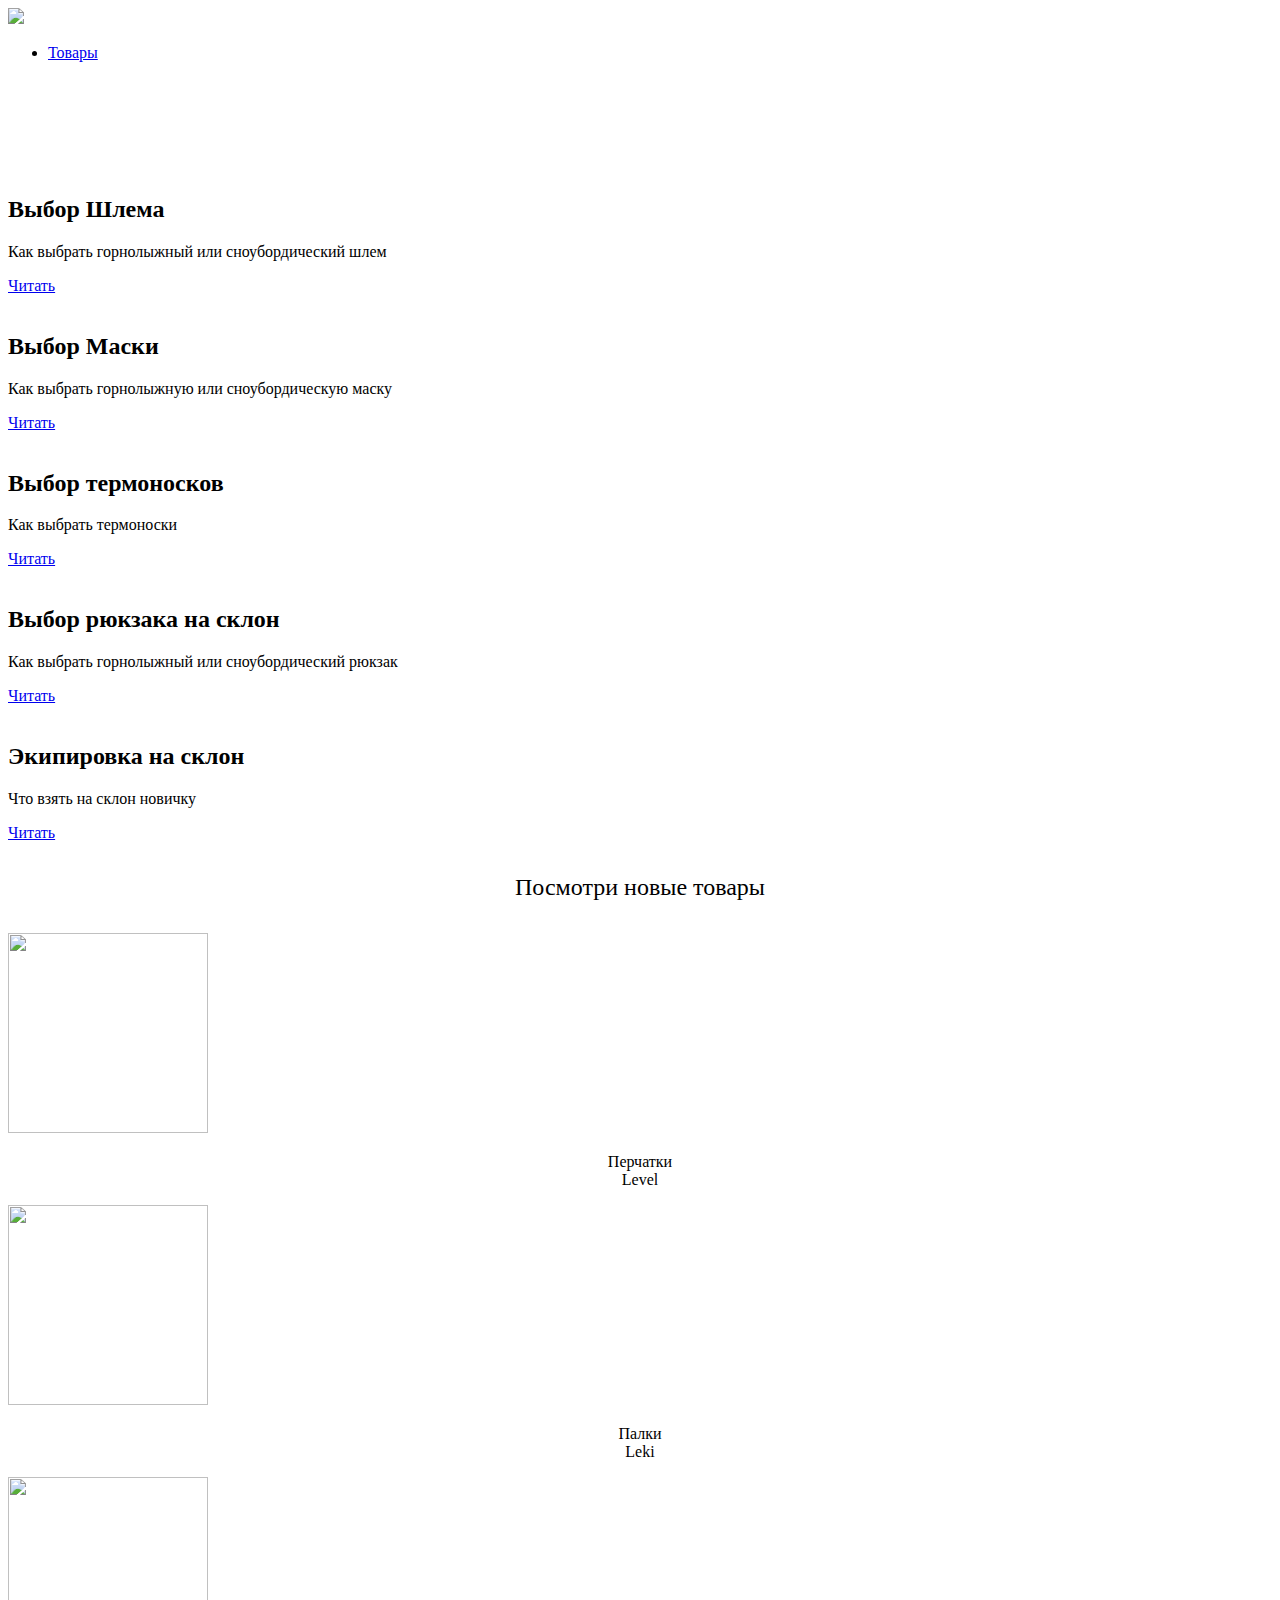
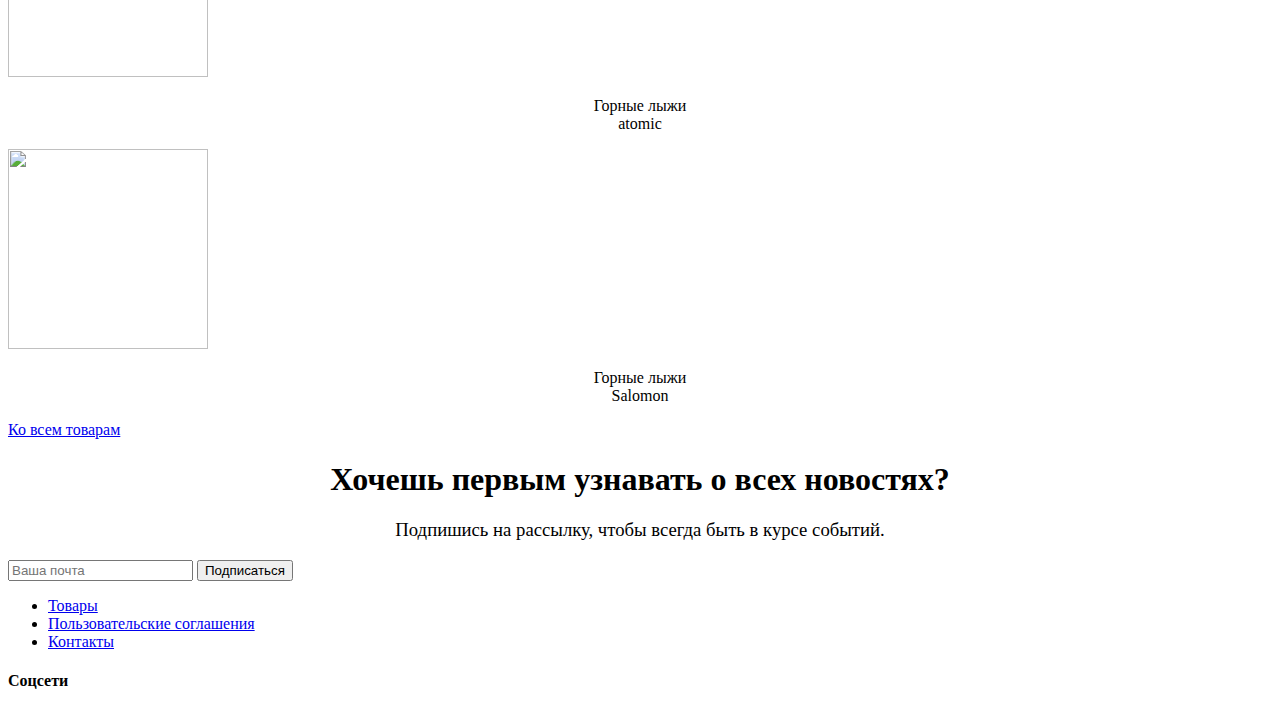
==== index.html @ 4030a43b "Add files via upload" ====
<!DOCTYPE html>
<html lang="en">
<head>
    <meta charset="UTF-8">
    <meta http-equiv="X-UA-Compatible" content="IE=edge">
    <meta name="viewport" content="width=device-width, initial-scale=1.0">
    <title>#gethatway!</title>
    <!-- <link href="https://allfont.net/allfont.css?fonts=sofachrome-italic" rel="stylesheet" type="text/css" /> -->
    <!-- <link rel="stylesheet" href="https://use.fontawesome.com/releases/v5.6.1/css/all.css"> -->
    <link rel="icon" href="https://im.wampi.ru/2024/01/11/mountains-black-and-white-style-vector-4295806.jpg">
    <link rel="stylesheet" href="layout/styales.css">
   <!--  <style>
      @import url('https://fonts.googleapis.com/css2?family=Exo+2&display=swap');
    </style> -->
    <script src="https://kit.fontawesome.com/0dae63b46f.js" crossorigin="anonymous"></script>
</head>
<body>
  <header>
    <a href="index.html" class="logo">
      <img src="https://im.wampi.ru/2024/01/11/mountains-black-and-white-style-vector-4295806.png" width=auto height=100px>
    </a>
    <ul class="nav-links">
        <li><a href="members.html">Товары</a></li>
    </ul>
  </header>
  <main style="margin-top:6rem;">
    <div class="slider">
      <div class="slide active">
        <img src="https://i8.wampi.ru/2024/01/12/798002-fon-snezhnye-gory-29.jpg" alt="">
        <div class="info">
          <h2>Выбор Шлема</h2>
          <p>Как выбрать горнолыжный или сноубордический шлем</p>
          <a class="info-button active" href="https://www.kant.ru/articles/kak-vybrat-gornolyzhnyy-ili-snoubordicheskiy-shlem/">Читать</a>
        </div>
      </div>
      <div class="slide">
        <img src="https://i1.wampi.ru/2024/01/12/1647649845_11-vsegda-pomnim-com-p-gora-snezhnaya-foto-17.jpg" alt="">
        <div class="info">
          <h2>Выбор Маски</h2>
          <p>Как выбрать горнолыжную или сноубордическую маску</p>
          <a class="info-button" href="https://www.kant.ru/articles/kak-vybrat-gornolyzhnuyu-ili-snoubordicheskuyu-masku/ ">Читать</a>
        </div>
      </div>
      <div class="slide">
        <img src="https://i8.wampi.ru/2024/01/12/1648951641_36-vsegda-pomnim-com-p-snegopad-v-gorakh-foto-58.jpg" alt="">
        <div class="info">
          <h2>Выбор термоносков</h2>
          <p>Как выбрать термоноски</p>
          <a class="info-button" href="https://www.kant.ru/articles/chto-vzyat-na-sklon-novichku/">Читать</a>
        </div>
      </div>
      <div class="slide">
        <img src="https://im.wampi.ru/2024/01/12/1667492771_14-sportishka-com-p-gori-sneg-pinterest-18.jpg  " alt="">
        <div class="info">
          <h2>Выбор рюкзака на склон</h2>
          <p>Как выбрать горнолыжный или сноубордический рюкзак</p>
          <a class="info-button" href="https://www.kant.ru/articles/3701304/">Читать</a>
        </div>
      </div>
      <div class="slide">
        <img src="https://i1.wampi.ru/2024/01/12/a2c10542b62e90ff5bdf75d01b5679db.jpg" alt="">
        <div class="info">
          <h2>Экипировка на склон</h2>
          <p>Что взять на склон новичку</p>
          <a class="info-button" href="https://www.kant.ru/articles/610848/">Читать</a>
        </div>
      </div>
      <div class="navigation">
        <i class="fas fa-chevron-left prev-btn"></i>
        <i class="fas fa-chevron-right next-btn"></i>
      </div>
      <div class="navigation-visibility">
        <div class="slide-icon active"></div>
        <div class="slide-icon"></div>
        <div class="slide-icon"></div>
        <div class="slide-icon"></div>
        <div class="slide-icon"></div>
      </div>
    </div>
    <div class="latest-releases">
      <div class="releases-wrapper">
        <h2 style="margin:2rem;font-weight:500;" align="center">Посмотри новые товары</h2>
          <div class="releases-list">
            <div class="releases-item">
              <div class="releases-item-inner">
                <div class="releases-item-inner-hover">
                  <a href="#" target="_blank">
                    <img src="https://i8.wampi.ru/2024/01/12/936ef806094b2ef247eabf73ca51982d.webp" width="200" height="200" class="releases-item-img">
                  </a>
                </div>
              </div>
              <p align="center">Перчатки<br> Level</p>
            </div>
            <div class="releases-item">
              <div class="releases-item-inner">
                <div class="releases-item-inner-hover">
                  <a href="#" target="_blank">
                    <img src="https://im.wampi.ru/2024/01/12/leki-worldcup-racing-sl.jpg" width="200" height="200" class="releases-item-img">
                  </a>
                </div>
                </div>
                <p align="center">Палки<br> Leki</p>
            </div>
            <div class="releases-item">
              <div class="releases-item-inner">
                <div class="releases-item-inner-hover">
                  <a href="#" target="_blank">
                    <img src="https://i1.wampi.ru/2024/01/12/ski-atomic-redster-g9-fis-j-rp-bindings-z10.jpg" width="200" height="200" class="releases-item-img">
                  </a>
                </div>
                </div>
                <p align="center">Горные лыжи<br> atomic</p>
            </div>
            <div class="releases-item">
              <div class="releases-item-inner">
                <div class="releases-item-inner-hover">
                  <a href="#" target="_blank">
                    <img src="https://i8.wampi.ru/2024/01/12/zoom_121729_511255.webp" width="200" height="200" class="releases-item-img">
                  </a>
                </div>
              </div>
              <p align="center">Горные лыжи<br> Salomon</p>
            </div>
          </div>
          <a href="members.html" class="release-button">Ко всем товарам</a>
      </div>
    </div>
    <div class="email-us">
      <div class="email-us-inner">
        <h1 align="center">Хочешь первым узнавать о всех новостях?</h1>
        <h3 align="center" style="font-weight:300;">Подпишись на рассылку, чтобы всегда быть в курсе событий.</h3>
        <div class="email-input">
          <form method="post">
            <input type="email" placeholder="Ваша почта">
            <button type="button" class="btn-email">Подписаться</button>
          </form>
        </div>
      </div>
    </div>
    <div class="back-to-top" id="back-to-top">
      <i class="fa-solid fa-arrow-up" style="font-size:2rem;"></i>
    </div>
  </main>
  <footer class="footer">
    <div class="container">
      <div class="row">
        <div class="footer-col">
          <ul>
            <li><a href="members.html">Товары</a></li>
            <li><a href="#">Пользовательские соглашения</a></li>
            <li><a href="#">Контакты</a></li>
          </ul>
        </div>
        <div class="footer-col_1">
          <h4>Соцсети</h4>
          <div class="social-links">
            <a href="#"><i class="fa fa-telegram"></i></a>
            <a href="#"><i class="fa fa-instagram"></i></a>
            <a href="#"><i class="fa fa-vk"></i></a>
            <a href="#"><i class="fa-brands fa-discord"></i></a>
          </div>
        </div>
    </div>
  </footer>
  <script src="scripts/main.js"></script>
</body>
</html>
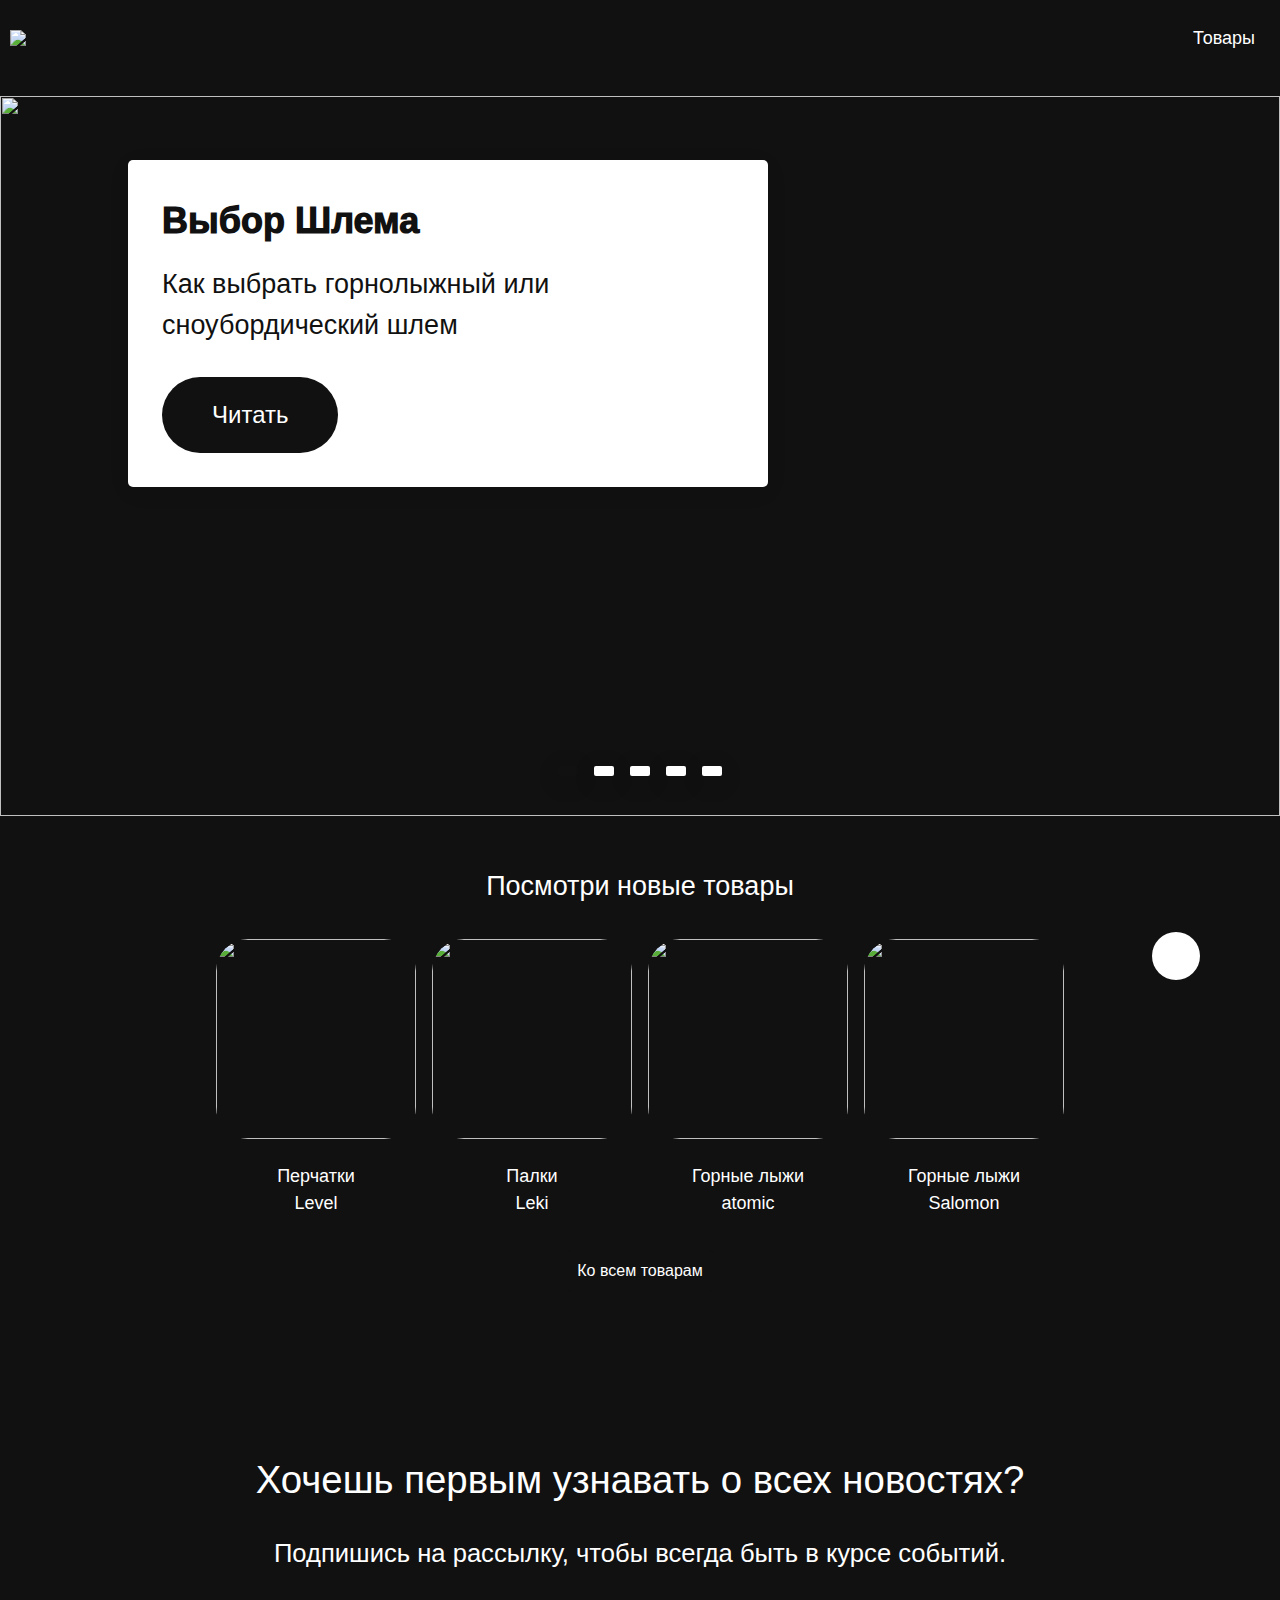
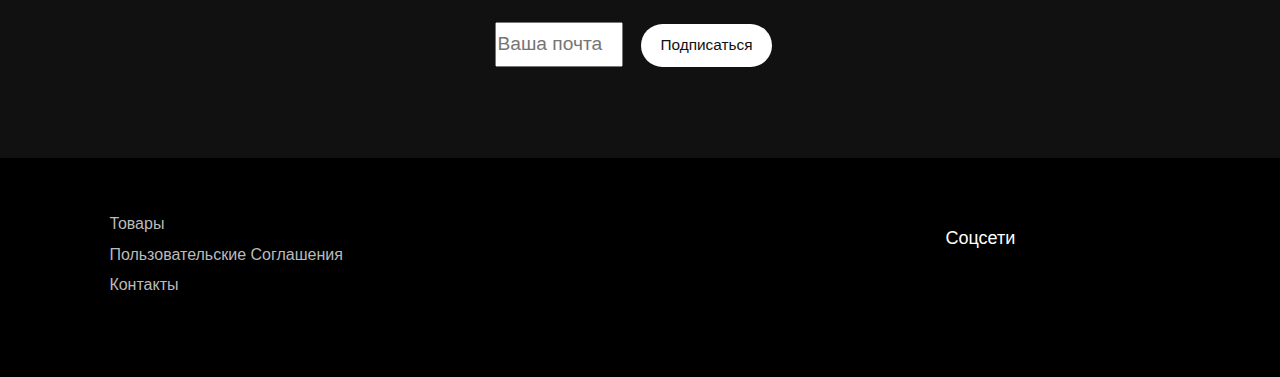
==== commit a7b75cd3: "Update index.html" ====
--- a/index.html
+++ b/index.html
@@ -164,4 +164,4 @@
   </footer>
   <script src="scripts/main.js"></script>
 </body>
-</html>+</html>
--- a/layout/styales.css
+++ b/layout/styales.css
@@ -0,0 +1,1019 @@
+/* ОБЩИЕ БЛОКИ */
+*,
+*:before,
+*:after {
+    box-sizing: border-box;
+    margin: 0;
+    padding: 0;
+}
+
+li {
+    list-style: none;
+    padding: .2rem;
+}
+
+a {
+    text-decoration: none;
+    color:#FFF;
+  }
+
+p,
+h1,
+h2,
+h3,
+h4,
+h5 {
+    margin: 1rem;
+    font-weight: 300;
+}
+
+body {
+    transition:all .1s;
+    background-color: #111111;
+    font-family: 'Exo 2', sans-serif;
+    line-height: 1.5;
+    font-size: 18px;
+    color:#fff;
+    min-width: 320px;
+    font-weight: 300;
+}
+/* ОБЩИЕ БЛОКИ */
+
+/* МЕНЮ */
+header {
+    position: fixed;
+    top: 0;
+    left: 0;
+    width: 100%;
+    display: flex;
+    justify-content: space-between;
+    align-items: center;
+    transition: 0.3s;
+    padding: 10px 10px;
+    background-color: #111111;
+    z-index: 100000;
+}
+
+header.sticky {
+    padding: 5px 10px;
+    background: white;
+}
+
+header.sticky .logo {
+    filter: invert(1);
+    transition: 0.1s;
+}
+
+header.sticky .logo:hover {
+    transform: scale(1.2);
+}
+
+header.sticky ul li a {
+    color: #111111;
+    font-weight: 700;   
+}
+
+header.sticky li a:after {
+    display: block;
+    margin-top: 1px;
+    content: ""; 
+    height: 2px; 
+    width: 0%; 
+    background-color: #111111; 
+    transition: width 0.1s ease-in-out;
+}
+
+header.sticky li a:hover:after,
+header.sticky li a:focus:after {
+    width: 100%;
+}
+
+header .logo {
+    position: relative;
+    transition: 0.3s; 
+}
+
+header .logo:hover {
+    transform: scale(1.2);
+}
+
+header ul {
+    position: relative;
+    display: flex;
+    flex-direction: row;
+    align-items: center;
+    justify-content: center;
+}
+
+header ul li {
+    position: relative;
+    list-style: none;
+    margin: 15px;
+    padding: 0;
+}
+
+header ul li a {
+    position: relative;
+    transition: 0.1s;
+}
+
+header li a:after {
+    display: block;
+    margin-top: 1px;
+    content: ""; 
+    height: 2px; 
+    width: 0%; 
+    background-color: #ffffff; 
+    transition: width 0.1s ease-in-out;
+}
+
+header li a:hover:after,
+header li a:focus:after {
+    width: 100%;
+}
+
+@media(max-width: 1000px){
+    header {
+        font-size: 13px;
+    }
+}
+
+@media(max-width: 850px){
+    header {
+        font-size: 11px;
+    }
+}
+
+@media(max-width: 758px){
+    header ul li a{
+    }
+    header {
+        flex-direction: column;
+        justify-content: center;
+        font-size: 10px;
+    }
+    header .logo img{
+        width: 70px;
+        height: 70px;
+    }
+    header ul li {
+        position: relative;
+        list-style: none;
+        margin: 5px;
+        padding: 0 5px;
+    }
+}
+
+@media(max-width: 500px){
+    header ul li a{
+    }
+    header {
+        flex-direction: column;
+        justify-content: center;
+        font-size: 8px;
+    }
+    header ul li {
+        position: relative;
+        list-style: none;
+        margin: 2px;
+        padding: 0 5px;
+    }
+}
+
+
+@media(max-width: 390px){
+    header ul li a{
+    }
+    header {
+        flex-direction: column;
+        justify-content: center;
+        font-size: 8px;
+    }
+    header ul li {
+        position: relative;
+        list-style: none;
+        margin: 2px;
+        padding: 0;
+    }
+}
+
+@media(max-width: 320px){
+    header ul li a{
+    }
+    header {
+        flex-direction: column;
+        justify-content: center;
+        font-size: 6px;
+    }
+    header ul li {
+        position: relative;
+        list-style: none;
+        margin: 2px;
+        padding: 0;
+    }
+}
+
+
+
+/* МЕНЮ МОБИЛКИ*/
+
+#checkbox_toggle {
+    display: none;
+}
+
+.hamburger {
+    display: none;
+    cursor: pointer;
+    font-size: 20px;
+}
+
+.hamburger-line {
+    background-color:#ffffff;
+    display: block;
+    height: 2px;
+    position: relative;
+    width: 26px;
+}
+
+.hamburger-line::before,
+.hamburger-line::after {
+    background-color: #ffffff;
+    content: '';
+    display: block;
+    position: absolute;
+    transition: all .5s ease-out;
+    width: 100%;
+    height: 100%;
+}
+
+.hamburger-line::before {
+    top: 7px;
+}
+
+.hamburger-line::after {
+    top: -7px;
+}
+
+/* МЕНЮ АДАПТИВ*/
+
+@media (max-width: 1078px) {
+    .menu {
+        max-height: 0;
+        position: fixed;
+        overflow: hidden;
+        background-color: #111111;
+        right: 0;
+        left: 0;
+        display: flex;
+        flex-flow: column nowrap;
+        z-index: 1000;
+    }
+
+    .menu a {
+        display: block;
+        padding: 15px;
+        color: #ffffff;
+    }
+    
+    .menu li {
+        transition: all .5s ease-out;
+        justify-content: space-evenly;
+        align-items: center;
+        font-size: 24px;
+    }
+
+    #checkbox_toggle:checked ~ .menu {
+        display: block;
+        max-height: 100%;
+        transition: all .5s;
+        min-height: 40rem;
+    }
+
+    #checkbox_toggle:checked ~ .navbar {
+        max-height: 100%;
+    }
+
+    #checkbox_toggle:checked ~ .hamburger .hamburger-line {
+        background: transparent;
+    }
+    
+    #checkbox_toggle:checked ~ .hamburger .hamburger-line:before {
+        transform: rotate(45deg);
+        top: 0px;
+    }
+    
+    #checkbox_toggle:checked ~ .hamburger .hamburger-line:after {
+        transform: rotate(-45deg);
+        top: 0px;
+    }
+
+    .hamburger {
+        display: block;
+        padding: 20px 0px;
+    }
+    
+}
+
+/* ГАЛЕРЕЯ ВНИЗУ МЕЙНА (ПОЗЖЕ УДАЛИТЬ) */
+section.gallery{
+    position: relative;
+  }
+  
+  .gallery-list{
+    position: relative;
+    display: flex;
+    flex-wrap: wrap;
+    overflow: hidden;
+    font-size: 0;
+  }
+  .gallery-item{
+    display: block;
+    flex: 25%;
+    overflow: hidden;
+    position: relative;
+  }
+
+  .gallery-item-hover{
+    position: absolute;
+    top: 0;
+    left: 0;
+    width: 100%;
+    height: 100%;
+    background-color: rgba(0,0,0,.7);
+    color: #ffffff;
+    display: flex;
+    justify-content: center;
+    align-items: center;
+    font-size: 16px;
+    opacity: 0;
+    transition: opacity .5s ease;
+    z-index: 2;
+  }
+
+  .gallery-item:hover .gallery-item-hover{
+    opacity: 1;
+  }
+
+  .gallery-item:hover img{
+    transform: scale(1.2);
+  }
+
+  .gallery-item img{
+    max-width: 100%;
+    height: auto;
+    transition: all .4s ease;
+  }
+
+  /* ГАЛЕРЕЯ АДАПТИВ */
+  @media (max-width: 991px){
+    .gallery-item{
+      flex: 33.3%;
+    }
+  }
+
+  @media (max-width: 768px){
+    .gallery-item{
+      flex: 50%;
+    }
+  }
+  
+  @media (max-width: 530px){
+    .gallery-item{
+      flex: 100%;
+    }
+  }
+
+  /* КНОПКИ */
+  .btn-row {
+    display: flex;
+    flex-direction: row;
+    justify-content: space-evenly;
+    flex-wrap: wrap;
+    align-items:flex-start;
+}
+
+.btn2 {
+    font-size: 16px;
+    color: #fff;
+    background: linear-gradient(to left, #283048, #859398, #283048);
+    text-decoration: none;
+    padding: 20px 60px;
+    border-radius: 10px;
+    background-size: 200%;
+    transition: .4s;
+    margin-bottom: 50px;
+}
+
+.btn2:hover {
+    background-position: right;
+}
+
+/* КОНТЕЙНЕР УЧАСТНИКОВ */
+
+/*СЛАЙДЕР*/
+
+.slider{
+    position: relative;
+    background: #111111;
+    width: 100%;
+    margin-top: 1em;
+    margin-bottom: 1em;
+    height: 80vh;
+    border-radius: 10px;
+  }
+  
+  .slider .slide{
+    position: absolute;
+    width: 100%;
+    height: 100%;
+    opacity: 0
+  }
+  
+  .slider .slide.active{
+    opacity: 1;
+    transition: .5s;
+  }
+  
+  .slider .slide img{
+    position: absolute;
+    width: 100%;
+    height: 100%;
+    object-fit: cover;
+  }
+  
+  .slider .slide .info{
+    position: absolute;
+    color: #111111;
+    background: rgba(255, 255, 255, 1);
+    width: 50%;
+    margin-top: 5%;
+    margin-left: 10%;
+    padding: 2vh;
+    border-radius: 5px;
+    box-shadow: 0 5px 25px rgb(1 1 1 / 5%);
+  }
+  
+  .slider .slide .info h2{
+    font-size: 2em;
+    font-weight: 1000;
+  }
+  
+  .slider .slide .info p{
+    font-size: 1.5em;
+    font-weight: 500;
+  }
+  
+  .navigation{
+    height: 80vh;
+    display: flex;
+    align-items: center;
+    justify-content: space-between;
+    opacity: 0;
+    transition: opacity 0.2s;
+  }
+  
+  .slider:hover .navigation{
+    opacity: 1;
+  }
+  
+  .prev-btn, .next-btn{
+    z-index: 999;
+    font-size: 2em;
+    color: #111111;
+    background: rgba(255, 255, 255, 1);
+    padding: 10px;
+    cursor: pointer;
+  }
+  
+  .prev-btn{
+    border-top-right-radius: 3px;
+    border-bottom-right-radius: 3px;
+  }
+  
+  .next-btn{
+    border-top-left-radius: 3px;
+    border-bottom-left-radius: 3px;
+  }
+  
+  .navigation-visibility{
+    z-index: 999;
+    display: flex;
+    justify-content: center;
+  }
+  
+  .navigation-visibility .slide-icon{
+    z-index: 999;
+    background: rgba(255, 255, 255, 1);
+    width: 20px;
+    height: 10px;
+    transform: translateY(-50px);
+    margin: 0 .5rem;
+    border-radius: 2px;
+    box-shadow: 0 5px 25px rgb(1 1 1 / 20%);
+  }
+  
+  .navigation-visibility .slide-icon.active{
+    background: #111111;
+  }
+  
+  .info-button {
+    background-color: #111111;
+    border: none;
+    color: white;
+    padding: 20px 50px;
+    text-align: center;
+    text-decoration: none;
+    display: inline-block;
+    font-size: 1.5rem;
+    margin: 1rem 1rem;
+    cursor: pointer;
+    border-radius: 3rem;
+  }
+
+  @media (max-width: 1200px){
+    .slider{
+      width: 100%;
+    }
+
+    .slider .slide .info h2{
+        font-size: 2em;
+        font-weight: 1000;
+      }
+      
+      .slider .slide .info p{
+        font-size: 1em;
+        font-weight: 500;
+      }
+
+      .slider .slide .info .info-button {
+        background-color: #111111;
+        border: none;
+        color: white;
+        padding: 10px 25px;
+        text-align: center;
+        text-decoration: none;
+        display: inline-block;
+        font-size: 1rem;
+        margin: 1rem 1rem;
+        cursor: pointer;
+        border-radius: 3rem;
+      }
+  
+    .slider .slide .info{
+      position: relative;
+      width: 70%;
+      margin-top:10%;
+      margin-left: auto;
+      margin-right: auto;
+    }
+  }
+  
+  @media (max-width: 768px){
+    .slider{
+      width: 100%;
+    }
+
+    .slider .slide .info h2{
+        font-size: 1.7em;
+        font-weight: 1000;
+      }
+      
+      .slider .slide .info p{
+        font-size: 1em;
+        font-weight: 500;
+      }
+
+      .slider .slide .info .info-button {
+        background-color: #111111;
+        border: none;
+        color: white;
+        padding: 10px 20px;
+        text-align: center;
+        text-decoration: none;
+        display: inline-block;
+        font-size: 1rem;
+        margin: 1rem 1rem;
+        cursor: pointer;
+        border-radius: 3rem;
+      }
+  
+    .slider .slide .info{
+      position: relative;
+      width: 80%;
+      margin-left: auto;
+      margin-right: auto;
+    }
+  }
+  
+  @media (max-width: 630px){
+    .slider .slide .info{
+        position: relative;
+        height: 25vh;
+        width: 80%;
+        margin-left: auto;
+        margin-right: auto;
+      }
+    .slider .slide .info h2{
+      font-size: 1.5em;
+    }
+  
+    .slider .slide .info p{
+      font-size: 0.8em;
+    }
+  }
+
+  @media (max-width: 768px){
+    .slider {
+        height: 50vh;
+    }
+    .navigation {
+        height: 50vh;
+    }
+    .slider .slide .info{
+        position: relative;
+        height: 35vw;
+        width: 80%;
+        margin-left: auto;
+        margin-right: auto;
+      }
+    .slider .slide .info h2{
+      font-size: 4vw;
+      margin: 0;
+    }
+  
+    .slider .slide .info p{
+      font-size: 2.5vw;
+      margin: 1vw 0;
+    }
+    .slider .slide .info .info-button {
+        padding: .5rem 1rem;
+        margin: 0;
+        font-size: 2vw;
+    }
+  }
+/* Слайдер    */
+
+.latest-releases {
+    width: 100%;
+    height: 30em;
+    background-image: url("#");
+    background-size: cover;
+    background-repeat: no-repeat;
+    background-position: center;
+    }
+
+.releases-wrapper {
+    display: flex;
+    flex-direction: column;
+    align-items: center;
+    }
+.release-button {
+    background-color: #111111;
+    border: none;
+    color: white;
+    padding: 10px 20px;
+    text-align: center;
+    text-decoration: none;
+    font-size: 1rem;
+    margin-top: 1rem;
+    cursor: pointer;
+    border-radius: 3rem;
+    transition: .1s;
+    }
+    /* КОНТЕЙНЕР РЕЛИЗОВ НА МЕЙНЕ */
+.releases-list {
+    display: flex;
+    flex-direction: row;
+    justify-content: flex-start;
+    gap: 1rem;
+    overflow: hidden;
+}
+
+/* РЕЛИЗ АЙТЕМ */
+.releases-item{
+    position: relative;
+    padding: 0px;
+}
+
+.releases-item-inner {
+    border-radius: 2rem;
+    position:relative;
+    display: flex;
+    align-self: center;
+    overflow:hidden;
+}
+
+.releases-item-img {
+    object-fit: cover;
+    z-index: 0;
+    border-radius: 2rem;
+}
+
+.releases-item-inner-hover:hover .releases-item-img{
+    filter: brightness(50%); 
+}
+
+@media (max-width: 1100px) {
+    .releases-item:nth-child(5) {
+        display: none;
+    }
+}
+
+@media (max-width: 900px) {
+    .releases-item:nth-child(4) {
+        display: none;
+    }
+} 
+
+@media (max-width: 750px) {
+    .releases-item:nth-child(3) {
+        display: none;
+    }
+    .releases-item:nth-child(2) img{
+        width: 250px;
+        height: 250px;
+    }
+    .releases-item:nth-child(1) img{
+        width: 250px;
+        height: 250px;
+    }
+} 
+
+@media (max-width: 575px) {
+    .releases-item:nth-child(2) {
+        display: none;
+    }
+    .releases-wrapper {
+        font-size: 16px;
+    }
+} 
+
+/* РАССЫЛКА ПОЧТЫ */
+
+.email-us {
+    padding: 0;
+    margin: 0;
+    width: 100%;
+    height: 25vw;
+  }
+
+  .email-us-inner {
+    margin: 5% 0;
+    display: flex;
+    flex-direction: column;
+    align-items:center;
+    justify-content: center;
+  }
+
+  .email-us-inner h1 {
+    padding: 0;
+    margin: 1vw;
+    font-size: 3vw;
+    }
+    .email-us-inner h3 {
+    padding: 0;
+    margin: 1vw;
+    font-size: 2vw;
+    }
+
+    .email-us-inner input{
+        font-size: 1.5vw;
+        width: 10vw;
+        height: 3.5vw;
+    }
+
+    .email-input {
+        margin: 2% 0;
+    }
+
+  .btn-email{
+    background-color: white;
+    border: none;
+    color: #111111;
+    padding: 1vw 1.5vw;
+    text-align: center;
+    text-decoration: none;
+    display: inline-block;
+    font-size: 1.2vw;
+    margin: 1vw 1vw;
+    cursor: pointer;
+    border-radius: 10rem;
+  }
+
+  @media(max-width: 800px) {
+    .email-us-inner h1 {
+        padding: 0;
+        margin: 1vw;
+        font-size: 3vw;
+        }
+        .email-us-inner h3 {
+        padding: 0;
+        margin-bottom: 0;
+        font-size: 2vw;
+        }
+        .email-us-inner input{
+            font-size: 2vw;
+            width: 8vw;
+            height: 2vw;
+            margin: 1vw 1vw;
+        }
+    
+      .btn-email{
+        background-color: white;
+        border: none;
+        color: #111111;
+        padding: 1vw 1.5vw;
+        text-align: center;
+        text-decoration: none;
+        display: inline-block;
+        font-size: 2vw;
+        margin: 1vw 1vw;
+        cursor: pointer;
+        border-radius: 10rem;
+      }
+  }
+/* РЫССЫЛКА ПОЧТЫ */
+
+.back-to-top {
+    position: fixed;
+    bottom: -5rem;
+    right: 5rem;
+    background: white;
+    width: 3rem;
+    height: 3rem;
+    display: flex;
+    align-items: center;
+    justify-content: center;
+    border-radius: 50%;
+    cursor: pointer;
+  }
+
+  .back-to-top.active {
+    bottom: 5rem;
+    transition: 0.3s linear;
+  }
+
+  @media(max-width: 540px){
+    .back-to-top {
+        position: fixed;
+        bottom: -2.5rem;
+        right: 2.5rem;
+        background: white;
+        width: 2.5rem;
+        height: 2.5rem;
+        display: flex;
+        align-items: center;
+        justify-content: center;
+        border-radius: 50%;
+        cursor: pointer;
+      }
+    
+      .back-to-top.active {
+        bottom: 3rem;
+        transition: 0.3s linear;
+      }
+  }
+
+  .fa-arrow-up {
+    color:#111111;
+  }
+
+  /* СТИЛИЗАЦИЯ ФУТЕРА */
+.container{
+    padding: 4%;
+    max-width: 1200px;
+    background-color:transparent;
+    margin: 0 auto;
+}
+
+.footer-container{
+    max-width: 1170px;
+    margin:auto;
+}
+.row{
+    display: flex;
+    flex-wrap: wrap;
+}
+ul{
+    list-style: none;
+}
+.footer{
+    bottom: 0;
+    background-color: #000;
+}
+.footer-col{
+   width: 25%;
+   padding: 0 15px;
+}
+.footer-col h4{
+    font-size: 18px;
+    color: #ffffff;
+    text-transform: capitalize;
+    top: -14px;
+    font-weight: 800;
+    position: relative;
+}
+
+.footer-col ul li a{
+    font-size: 16px;
+    text-transform: capitalize;
+    color: #ffffff;
+    text-decoration: none;
+    font-weight: 300;
+    color: #bbbbbb;
+    display: block;
+    transition: all 0.3s ease;
+}
+.footer-col ul li a:hover{
+    color: #ffffff;
+    padding-left: 8px;
+}
+.footer-col .social-links a{
+    display: inline-block;
+    height: 40px;
+    width: 40px;
+    margin:0 10px 10px 0;
+    text-align: center;
+    line-height: 40px;
+    border-radius: 50%;
+    color: #ffffff;
+    transition: all 0.3s ease-out;
+}
+.footer-col .social-links a:hover{
+    color: #111111;
+    background-color: #ffffff;
+}
+
+/*responsive*/
+@media(max-width: 768px){
+  .footer
+  .footer-col{
+    width: 50%;
+    margin-bottom: 20px;
+}
+}
+@media(max-width: 574px){
+  .footer-col{
+    width: 100%;
+}
+}
+
+.footer-col_1{
+   width: 25%;
+   padding: 0 15px;
+   position: relative;
+    left: 50%;
+}
+}
+.footer-col_1 h4{
+    font-size: 18px;
+    color: #ffffff;
+    text-transform: capitalize;
+    top: -14px;
+    font-weight: 800;
+    position: relative;
+}
+
+.footer-col_1 ul li a{
+    font-size: 16px;
+    text-transform: capitalize;
+    color: #ffffff;
+    text-decoration: none;
+    font-weight: 300;
+    color: #bbbbbb;
+    display: block;
+    transition: all 0.3s ease;
+}
+.footer-col_1 ul li a:hover{
+    color: #ffffff;
+    padding-left: 8px;
+}
+.footer-col_1 .social-links a{
+    display: inline-block;
+    height: 40px;
+    width: 40px;
+    margin:0 10px 10px 0;
+    text-align: center;
+    line-height: 40px;
+    border-radius: 50%;
+    color: #ffffff;
+    transition: all 0.3s ease-out;
+}
+.footer-col_1 .social-links a:hover{
+    color: #111111;
+    background-color: #ffffff;
+}
+
+/*responsive*/
+@media(max-width: 768px){
+  .footer
+  .footer-col_1{
+    width: 50%;
+    margin-bottom: 20px;
+}
+}
+@media(max-width: 574px){
+  .footer-col_1{
+    width: 100%;
+}
+}
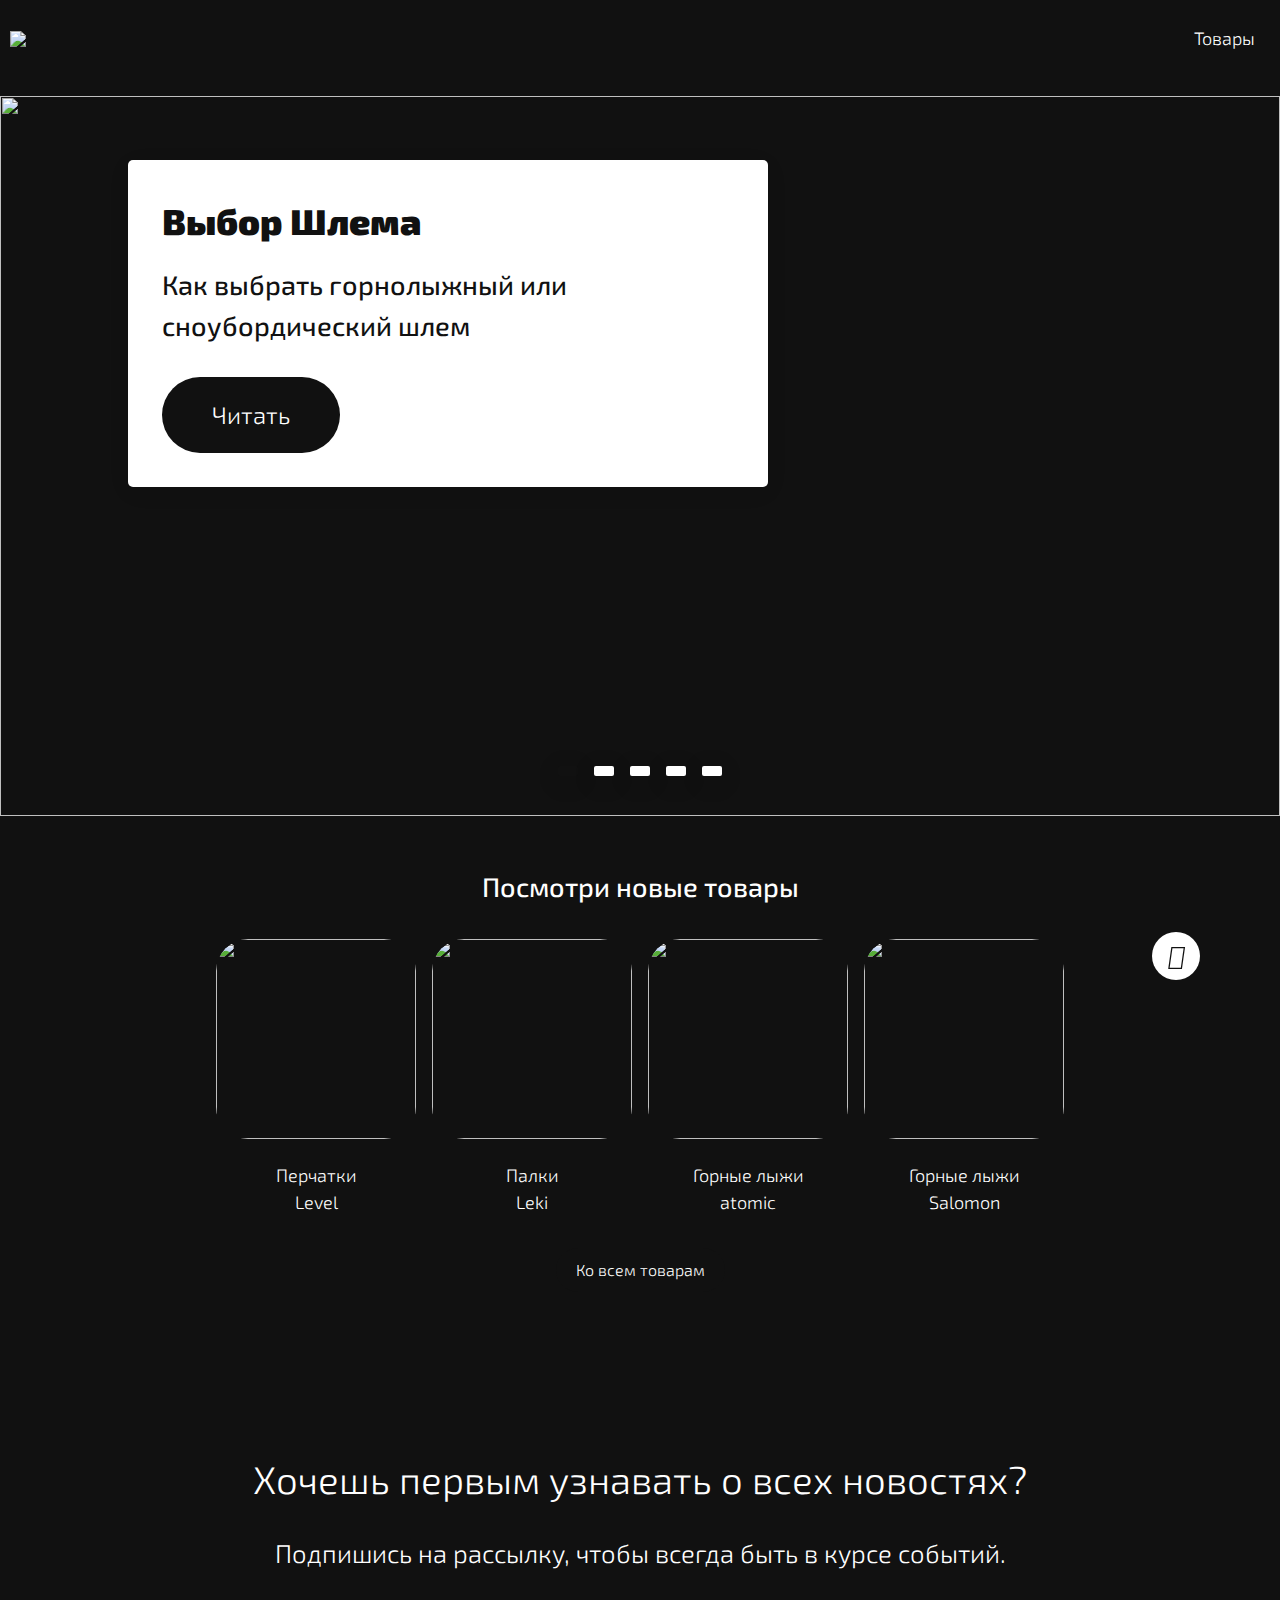
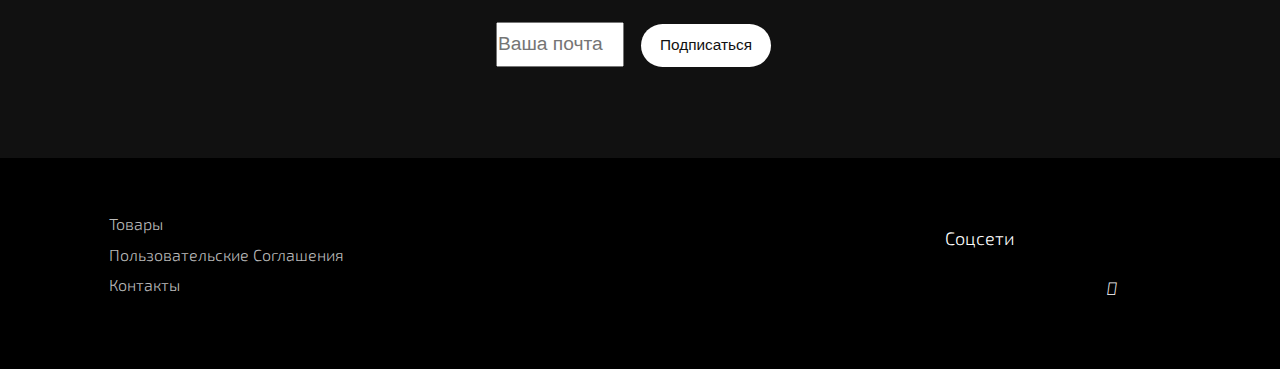
==== commit c0c7044c: "Update index.html" ====
--- a/index.html
+++ b/index.html
@@ -5,13 +5,13 @@
     <meta http-equiv="X-UA-Compatible" content="IE=edge">
     <meta name="viewport" content="width=device-width, initial-scale=1.0">
     <title>#gethatway!</title>
-    <!-- <link href="https://allfont.net/allfont.css?fonts=sofachrome-italic" rel="stylesheet" type="text/css" /> -->
-    <!-- <link rel="stylesheet" href="https://use.fontawesome.com/releases/v5.6.1/css/all.css"> -->
+    <link href="https://allfont.net/allfont.css?fonts=sofachrome-italic" rel="stylesheet" type="text/css" />
+    <link rel="stylesheet" href="https://use.fontawesome.com/releases/v5.6.1/css/all.css">
     <link rel="icon" href="https://im.wampi.ru/2024/01/11/mountains-black-and-white-style-vector-4295806.jpg">
     <link rel="stylesheet" href="layout/styales.css">
-   <!--  <style>
+    <style>
       @import url('https://fonts.googleapis.com/css2?family=Exo+2&display=swap');
-    </style> -->
+    </style>
     <script src="https://kit.fontawesome.com/0dae63b46f.js" crossorigin="anonymous"></script>
 </head>
 <body>
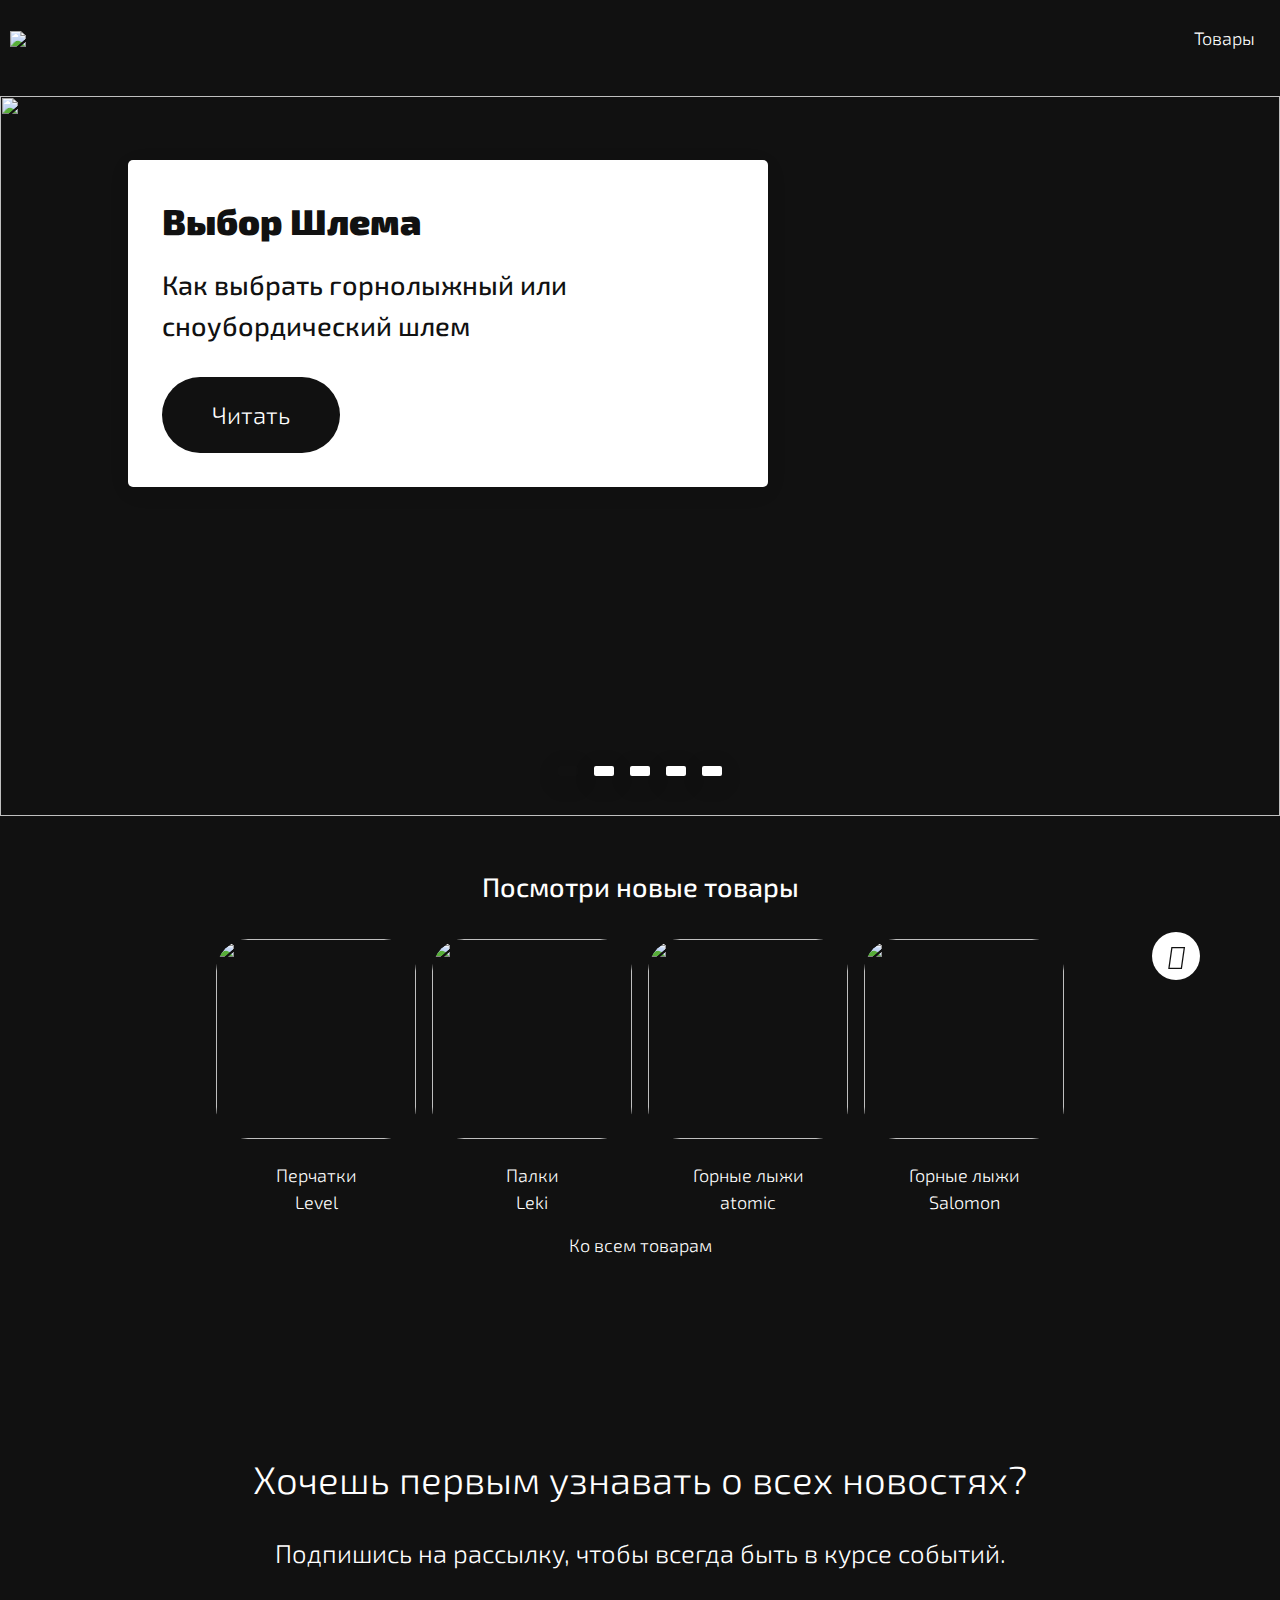
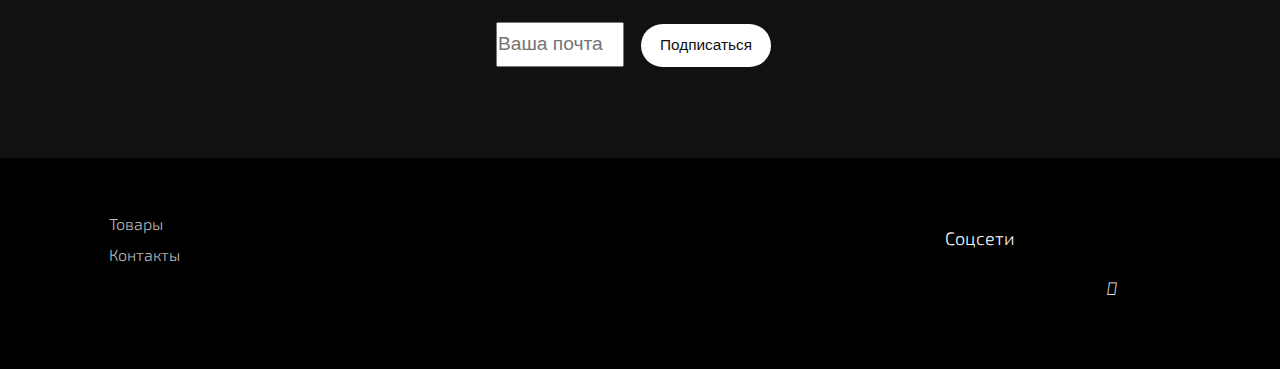
==== commit 47533d80: "Update index.html" ====
--- a/index.html
+++ b/index.html
@@ -4,7 +4,7 @@
     <meta charset="UTF-8">
     <meta http-equiv="X-UA-Compatible" content="IE=edge">
     <meta name="viewport" content="width=device-width, initial-scale=1.0">
-    <title>#gethatway!</title>
+    <title>Snow is everywhere</title>
     <link href="https://allfont.net/allfont.css?fonts=sofachrome-italic" rel="stylesheet" type="text/css" />
     <link rel="stylesheet" href="https://use.fontawesome.com/releases/v5.6.1/css/all.css">
     <link rel="icon" href="https://im.wampi.ru/2024/01/11/mountains-black-and-white-style-vector-4295806.jpg">
@@ -147,7 +147,6 @@
         <div class="footer-col">
           <ul>
             <li><a href="members.html">Товары</a></li>
-            <li><a href="#">Пользовательские соглашения</a></li>
             <li><a href="#">Контакты</a></li>
           </ul>
         </div>
--- a/layout/styales.css
+++ b/layout/styales.css
@@ -212,203 +212,6 @@
         padding: 0;
     }
 }
-
-
-
-/* МЕНЮ МОБИЛКИ*/
-
-#checkbox_toggle {
-    display: none;
-}
-
-.hamburger {
-    display: none;
-    cursor: pointer;
-    font-size: 20px;
-}
-
-.hamburger-line {
-    background-color:#ffffff;
-    display: block;
-    height: 2px;
-    position: relative;
-    width: 26px;
-}
-
-.hamburger-line::before,
-.hamburger-line::after {
-    background-color: #ffffff;
-    content: '';
-    display: block;
-    position: absolute;
-    transition: all .5s ease-out;
-    width: 100%;
-    height: 100%;
-}
-
-.hamburger-line::before {
-    top: 7px;
-}
-
-.hamburger-line::after {
-    top: -7px;
-}
-
-/* МЕНЮ АДАПТИВ*/
-
-@media (max-width: 1078px) {
-    .menu {
-        max-height: 0;
-        position: fixed;
-        overflow: hidden;
-        background-color: #111111;
-        right: 0;
-        left: 0;
-        display: flex;
-        flex-flow: column nowrap;
-        z-index: 1000;
-    }
-
-    .menu a {
-        display: block;
-        padding: 15px;
-        color: #ffffff;
-    }
-    
-    .menu li {
-        transition: all .5s ease-out;
-        justify-content: space-evenly;
-        align-items: center;
-        font-size: 24px;
-    }
-
-    #checkbox_toggle:checked ~ .menu {
-        display: block;
-        max-height: 100%;
-        transition: all .5s;
-        min-height: 40rem;
-    }
-
-    #checkbox_toggle:checked ~ .navbar {
-        max-height: 100%;
-    }
-
-    #checkbox_toggle:checked ~ .hamburger .hamburger-line {
-        background: transparent;
-    }
-    
-    #checkbox_toggle:checked ~ .hamburger .hamburger-line:before {
-        transform: rotate(45deg);
-        top: 0px;
-    }
-    
-    #checkbox_toggle:checked ~ .hamburger .hamburger-line:after {
-        transform: rotate(-45deg);
-        top: 0px;
-    }
-
-    .hamburger {
-        display: block;
-        padding: 20px 0px;
-    }
-    
-}
-
-/* ГАЛЕРЕЯ ВНИЗУ МЕЙНА (ПОЗЖЕ УДАЛИТЬ) */
-section.gallery{
-    position: relative;
-  }
-  
-  .gallery-list{
-    position: relative;
-    display: flex;
-    flex-wrap: wrap;
-    overflow: hidden;
-    font-size: 0;
-  }
-  .gallery-item{
-    display: block;
-    flex: 25%;
-    overflow: hidden;
-    position: relative;
-  }
-
-  .gallery-item-hover{
-    position: absolute;
-    top: 0;
-    left: 0;
-    width: 100%;
-    height: 100%;
-    background-color: rgba(0,0,0,.7);
-    color: #ffffff;
-    display: flex;
-    justify-content: center;
-    align-items: center;
-    font-size: 16px;
-    opacity: 0;
-    transition: opacity .5s ease;
-    z-index: 2;
-  }
-
-  .gallery-item:hover .gallery-item-hover{
-    opacity: 1;
-  }
-
-  .gallery-item:hover img{
-    transform: scale(1.2);
-  }
-
-  .gallery-item img{
-    max-width: 100%;
-    height: auto;
-    transition: all .4s ease;
-  }
-
-  /* ГАЛЕРЕЯ АДАПТИВ */
-  @media (max-width: 991px){
-    .gallery-item{
-      flex: 33.3%;
-    }
-  }
-
-  @media (max-width: 768px){
-    .gallery-item{
-      flex: 50%;
-    }
-  }
-  
-  @media (max-width: 530px){
-    .gallery-item{
-      flex: 100%;
-    }
-  }
-
-  /* КНОПКИ */
-  .btn-row {
-    display: flex;
-    flex-direction: row;
-    justify-content: space-evenly;
-    flex-wrap: wrap;
-    align-items:flex-start;
-}
-
-.btn2 {
-    font-size: 16px;
-    color: #fff;
-    background: linear-gradient(to left, #283048, #859398, #283048);
-    text-decoration: none;
-    padding: 20px 60px;
-    border-radius: 10px;
-    background-size: 200%;
-    transition: .4s;
-    margin-bottom: 50px;
-}
-
-.btn2:hover {
-    background-position: right;
-}
-
-/* КОНТЕЙНЕР УЧАСТНИКОВ */
 
 /*СЛАЙДЕР*/
 
@@ -667,20 +470,7 @@
     flex-direction: column;
     align-items: center;
     }
-.release-button {
-    background-color: #111111;
-    border: none;
-    color: white;
-    padding: 10px 20px;
-    text-align: center;
-    text-decoration: none;
-    font-size: 1rem;
-    margin-top: 1rem;
-    cursor: pointer;
-    border-radius: 3rem;
-    transition: .1s;
-    }
-    /* КОНТЕЙНЕР РЕЛИЗОВ НА МЕЙНЕ */
+
 .releases-list {
     display: flex;
     flex-direction: row;
@@ -689,7 +479,6 @@
     overflow: hidden;
 }
 
-/* РЕЛИЗ АЙТЕМ */
 .releases-item{
     position: relative;
     padding: 0px;
@@ -748,14 +537,13 @@
     }
 } 
 
-/* РАССЫЛКА ПОЧТЫ */
-
 .email-us {
     padding: 0;
     margin: 0;
     width: 100%;
     height: 25vw;
-  }
+    background-image: url(https://im.wampi.ru/2024/01/13/prokat-gornykh-lyzh.jpg);
+}
 
   .email-us-inner {
     margin: 5% 0;
@@ -817,22 +605,7 @@
             height: 2vw;
             margin: 1vw 1vw;
         }
-    
-      .btn-email{
-        background-color: white;
-        border: none;
-        color: #111111;
-        padding: 1vw 1.5vw;
-        text-align: center;
-        text-decoration: none;
-        display: inline-block;
-        font-size: 2vw;
-        margin: 1vw 1vw;
-        cursor: pointer;
-        border-radius: 10rem;
-      }
-  }
-/* РЫССЫЛКА ПОЧТЫ */
+  }
 
 .back-to-top {
     position: fixed;
